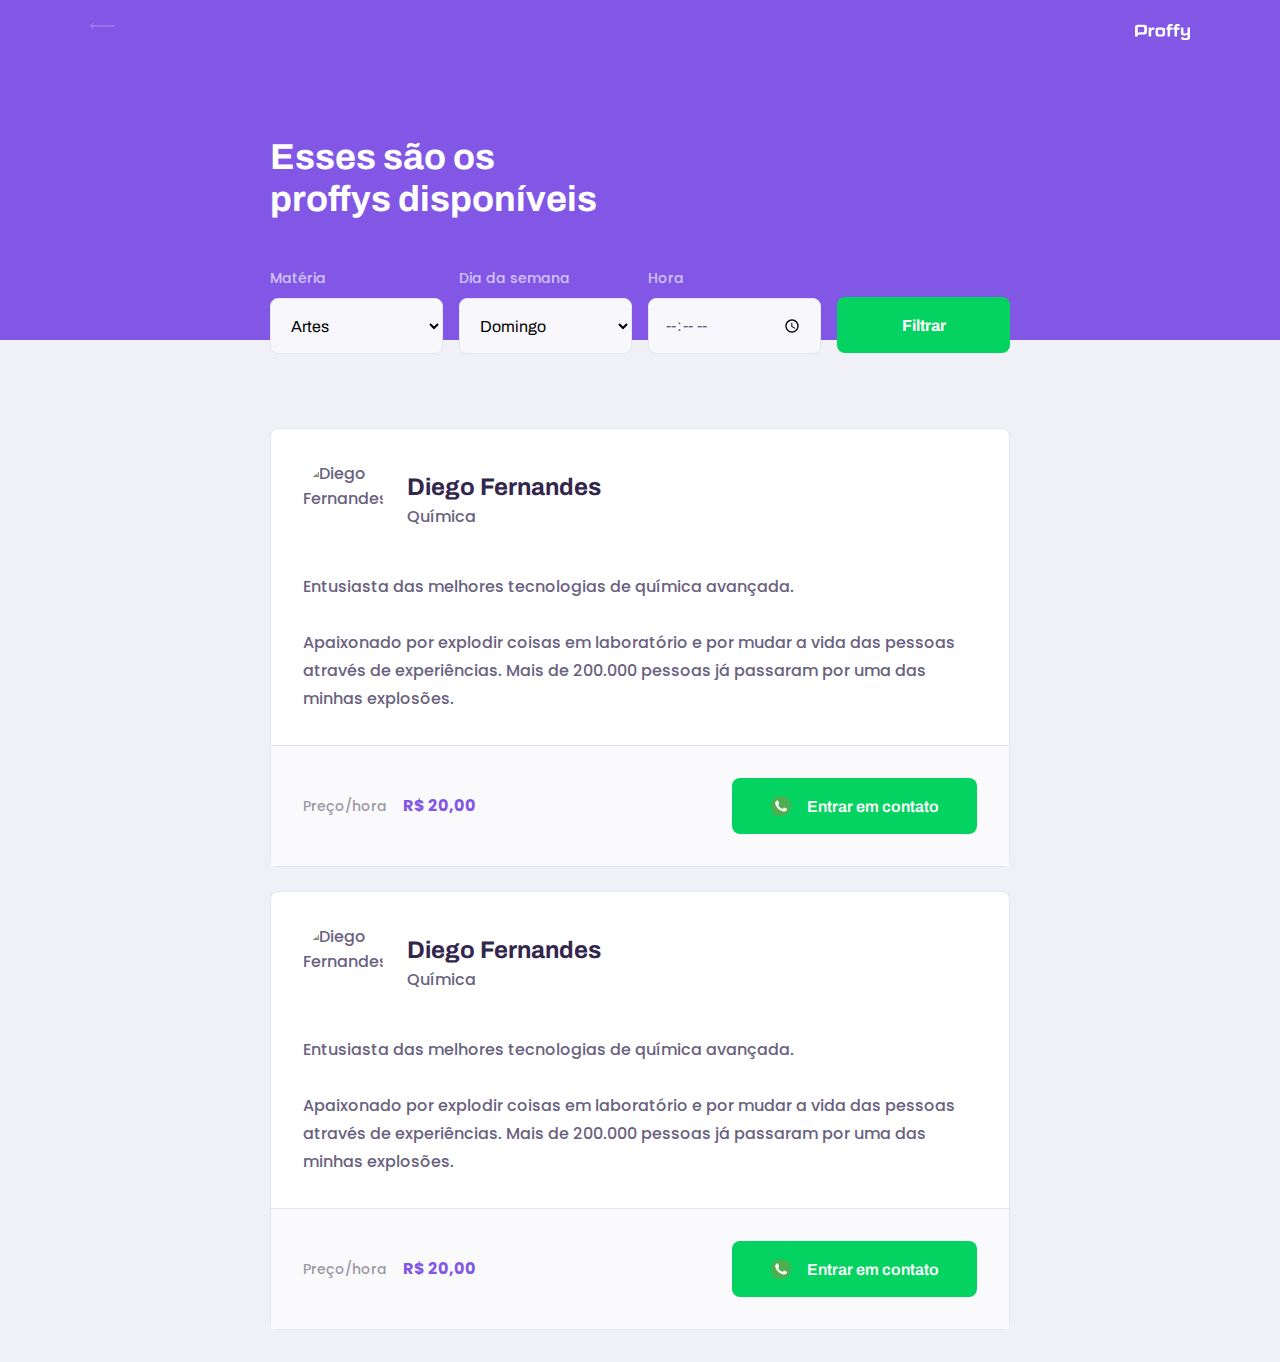
==== study.html @ 88e4870d "aula002" ====
<!DOCTYPE html>
<html lang="pt_br">
<head>
    <meta charset="UTF-8">
    <meta name="viewport" content="width=device-width, initial-scale=1.0">
    <title>Proffy | Sua plataforma de estudo online</title>

   

   <link rel="stylesheet" href="/styles/main.css">
   <link rel="stylesheet" href="/styles/partials/page-study.css">

   
    <link href="https://fonts.googleapis.com/css2?family=Archivo:wght@400;700&amp;family=Poppins:wght@400;600&amp;display=swap" rel="stylesheet">

</head>
<body id="page-study" > 
<div id="container">
    <header class="page-header">
        <div class="top-bar-container">
            <a href="/">
            <img src="/images/icons/back.svg" alt="Voltar"></a>
            <img src="/images/logo.svg" alt="Proffy">
        </div>

        <div class="header-content">
            <strong>Esses são os proffys disponíveis</strong>
            <form id="search-teachers">
                <div class="select-block">
                    <label for="subject">Matéria</label>
                    <select name="subject" id="subject">
                        <option value="" disabled="" hidden="">Selecione uma opção</option>
                        <option value="1">Artes</option>
                        <option value="2">Biologia</option>
                        <option value="3">Ciências</option>
                        <option value="4">Educação física</option>
                        <option value="5">Física</option>
                        <option value="6">Geografia</option>
                        <option value="7">História</option>
                        <option value="8">Matemática</option>
                        <option value="9">Português</option>
                        <option value="10">Química</option>
                    </select>
                </div>
                <div class="select-block">
                    <label for="weekday">Dia da semana</label>
                    <select name="weekday" id="weekday">
                        <option value="" disabled="" hidden="">Selecione uma opção</option>
                        <option value="0">Domingo</option>
                        <option value="1">Segunda-feira</option>
                        <option value="2">Terça-feira</option>
                        <option value="3">Quarta-feira</option>
                        <option value="4">Quinta-feira</option>
                        <option value="5">Sexta-feira</option>
                        <option value="6">Sábado</option>
                    </select>
                </div>
                <div class="input-block">
                    <label for="time">Hora</label>
                    <input name="time" id="time" type="time" >
                </div>
                <button type="submit">Filtrar</button>
            </form>
             
            </form>
        </div>
    </header>

    <main>     
            <article class="teacher-item">
                <header>
                    <img 
                        src="https://avatars2.githubusercontent.com/u/2254731?s=460&amp;u=0ba16a79456c2f250e7579cb388fa18c5c2d7d65&amp;v=4" 
                        alt="Diego Fernandes">
                    <div>
                        <strong>Diego Fernandes</strong>
                        <span>Química</span>
                    </div>
                </header>
            
                <p>Entusiasta das melhores tecnologias de química avançada.<br><br>Apaixonado por explodir coisas em laboratório e por mudar a vida das pessoas através de experiências. Mais de 200.000 pessoas já passaram por uma das minhas explosões.</p>
            
                <footer>
                    <p>Preço/hora<strong>R$ 20,00</strong>
                    </p>
                    <button type="button">
                        <img src="/images/icons/whatsapp.svg" alt="Whatsapp">Entrar em contato
                    </button>
                </footer>         
        </article>

        <article class="teacher-item">
            <header>
                <img 
                    src="https://avatars2.githubusercontent.com/u/2254731?s=460&amp;u=0ba16a79456c2f250e7579cb388fa18c5c2d7d65&amp;v=4" 
                    alt="Diego Fernandes">
                <div>
                    <strong>Diego Fernandes</strong>
                    <span>Química</span>
                </div>
            </header>
        
            <p>Entusiasta das melhores tecnologias de química avançada.<br><br>Apaixonado por explodir coisas em laboratório e por mudar a vida das pessoas através de experiências. Mais de 200.000 pessoas já passaram por uma das minhas explosões.</p>
        
            <footer>
                <p>Preço/hora<strong>R$ 20,00</strong>
                </p>
                <button type="button">
                    <img src="/images/icons/whatsapp.svg" alt="Whatsapp">Entrar em contato
                </button>
            </footer>         
    </article>
    </main>
</div>

 
</body>
</html>
---- styles/main.css ----
:root {
    --color-background: #F0F0F7;
    --color-primary-lighter: #9871F5;
    --color-primary-light: #916BEA;
    --color-primary: #8257E5;
    --color-primary-dark: #774DD6;
    --color-primary-darker: #6842c2;
    --color-secondary: #04D361;
    --color-secondary-dark: #04BF58;
    --color-title-in-primary: #FFFFFF;
    --color-text-in-primary: #D4C2FF;
    --color-text-title: #32264D;
    --color-text-complement: #9C98A6;
    --color-text-base: #6A6180;
    --color-line-in-white: #E6E6F0;
    --color-input-background: #F8F8FC;
    --color-button-text: #FFFFFF;
    --color-box-base: #FFFFFF;
    --color-box-footer: #FAFAFC;
    --color-small-info: #C1BCCC;
    font-size: 60%; /* controle das medidas rem */
}

* {
    margin:0;
    padding:0;
    box-sizing:border-box;
}
html, 
body{
    height:100vh;
}


 body{    
    background:var(--color-background);
     display:flex;
     align-items:center;
     justify-content:center;       
 }


 body,
 input,
 button,
 textarea{
     font:500 1.6rem Poppins;
     color:var(--color-text-base);
 }

 
 #container{
     width:90vw;
     max-width:700px;
 }

 @media(min-width:700px){
     :root{
        font-size:62.5%;
     } 
    }
---- styles/partials/page-study.css ----
#page-study #container{
    width: 100vw;
    height: 100vh;
}

.page-header{
    background-color: var(--color-primary);

    display: flex;
    flex-direction: column;
}

.page-header .top-bar-container{
    width: 90%;

    margin: 0 auto;

    display: flex;
    align-items:center;
    justify-content: space-between;

    padding: 1.6rem 0;
}
.page-header .top-bar-container a {
    height: 3.2rem;
    transition: opacity 0.2s;
}

.page-header .top-bar-container a:hover{
    opacity: 0.6;
}

.page-header .top-bar-container img {
    height: 1.6rem;
}

.page-header .header-content{
    width: 90%;
    margin: 3.2rem auto ;
    position: relative;
}

.page-header .header-content strong{
    font: 700 3.6rem Archivo;
    line-height: 4.2rem;
    color: var(--color-title-in-primary);

}

#search-teachers{
    margin-top: 3.2rem;
}

#search-teachers label{
    color:var(--color-text-in-primary);
}

#search-teachers .select-block{
    margin-bottom: 1.4rem;
}

#search-teachers button{
    width: 100%;
    height: 5.6rem;
    background: var(--color-secondary);
    color:var(--color-button-text);
    border:0;
    border-radius: .8rem;
    cursor:pointer;
    font: 700 1.6rem Archivo;
    display:flex;
    align-items:center;
    justify-content: center;
    transition: background 02.s;
    margin-top: 3.2rem;

}*/

#search-teachers button:hover{
    background-color: var(--color-secondary-dark);

}

.select-block label,
.input-block label{
    font-size: 1.4rem;
    color: var(--color-text-complement);
}

.input-block input,
.select-block select{
    width: 100%;
    height: 5.6rem;
    margin-top: 0.8rem;
    border-radius: 0.8rem;
    background: var(--color-input-background);
    border:1px solid var(--color-line-in-white);
    outline: 0;
    padding: 0 1.6rem;
    font:  1.6rem Archivo;
}

.input-block{
    position:relative;
}



.input-block:focus-within::after{
    content: "";

    width: calc(100% - 3.2rem);
    height: 2px;
   
    background: var(--color-primary-light);
    position:absolute;
    left:1.6rem;
    right: 1.6rem;
    bottom: 0px;
}


#page-study main{
    margin: 3.2rem auto;
    width: 90%;
}



.teacher-item{
    background-color: var(--color-box-base);
    border:1px solid var(--color-line-in-white);
    border-radius: 0.8rem;
    margin-top: 2.4rem;
}

.teacher-item header{
    padding: 3.2rem 2rem;
    display: flex;
    align-items: center;
}
.teacher-item header img{
    width: 8rem;
    height: 8rem;
    border-radius: 50%;
}
.teacher-item header div {
    margin-left: 2.4rem;
}

.teacher-item header div strong{
    font: 700 2.4rem Archivo;
    display: block;
    color: var(--color-text-title);
}
.teacher-item header div span{
    font-size: 1.6rem;
    display:block;
    margin-top: .4rem;
}

.teacher-item >  p {
    padding: 0 2rem;
    font-size: 1.6rem;
    line-height: 2.8rem;
}


.teacher-item footer{
    padding: 3.2rem 2rem;
    background-color: var(--color-box-footer);
    border-top: 1px solid var(--color-line-in-white);
    margin-top: 3.2rem;

    display: flex;
    align-items: center;
    justify-content: space-between;
}

.teacher-item footer p{
    font-size: 1.4rem;
    line-height: 2.4rem;
    color: var(--color-text-complement);

}

.teacher-item footer p strong {
    font-size: 1.6rem;
    color: var(--color-primary);
    display: block;
}


.teacher-item footer button{
    width: 20rem;
    height: 5.6rem;
    background: var(--color-secondary);
    color: var(--color-button-text);
    border: 0;
    border-radius: .8rem;
    cursor: pointer;
    font: 700 1.4rem Archivo;

    display: flex;
    align-items: center;
    justify-content: space-evenly;

    text-decoration: none;

    transition: background 0.2s;
    margin-left: 1.6rem;
}

.teacher-item footer button:hover{
    background: var(--color-secondary-dark);
}

@media (min-width:700px){
    #page-study #container{
        max-width: 100vw;
    }

    .page-header{
        height: 340px;
    }

    .page-header .top-bar-container{
        max-width: 1100px;
    }

    .page-header .header-content{
        max-width: 740px;

        margin: 0 auto ;

        flex:1 1;
        padding-bottom: 48px;
        display: flex;
        flex-direction: column;
        justify-content: center;
    }

    .page-header .header-content strong{
        max-width: 350px;
    }


    .teacher-item header,
    .teacher-item footer{
        padding: 32px;
    }

    #search-teachers {
        display: grid;
        grid-template-columns: repeat(4, 1fr);
        gap: 16px;
        position: absolute;
        bottom: -28px;
    }

    #page-study main{
        padding:32px 0;
        max-width: 740px;
    }
    .teacher-item > p{
        padding: 0 32px;
    }
    .teacher-item footer p strong{
        display: initial;
        margin-left: 16px;
    }
    .teacher-item footer button {
        width: 245px;
        font-size: 16px;
        justify-content: center;
        font-weight: 600;
    }
    .teacher-item footer button img {
        margin-right: 16px;
    }

}
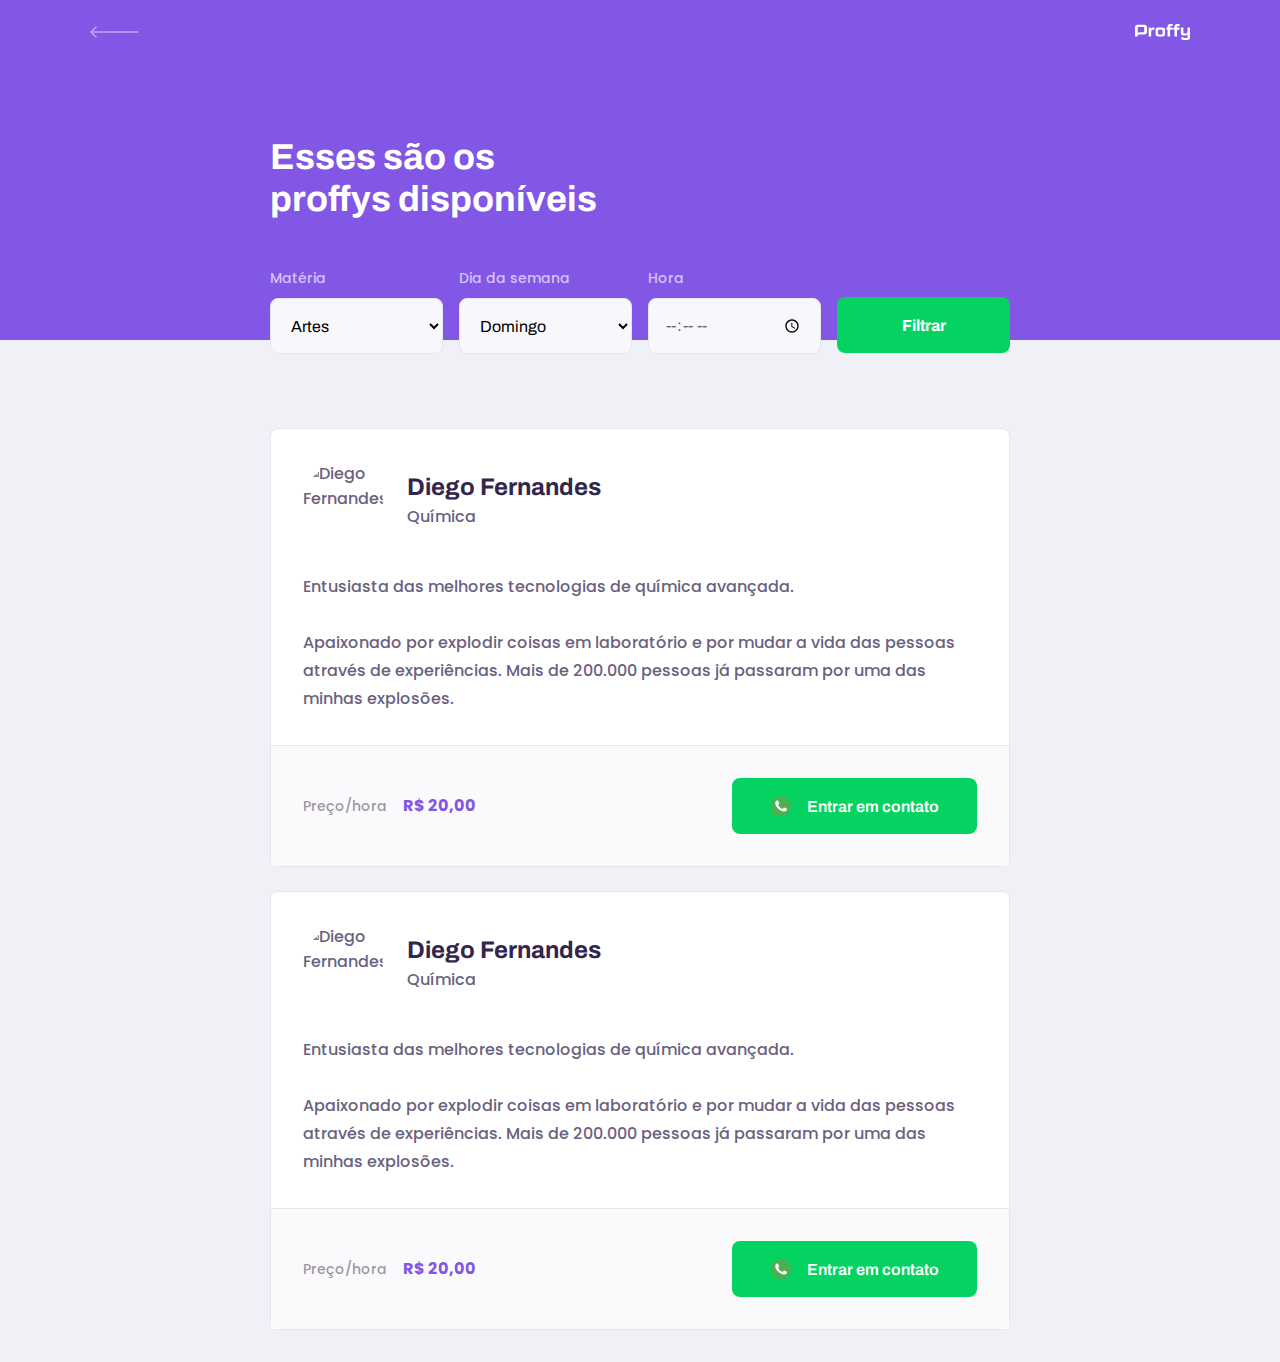
==== commit 35eb889c: "aula003" ====
--- a/study.html
+++ b/study.html
@@ -8,6 +8,8 @@
    
 
    <link rel="stylesheet" href="/styles/main.css">
+   <link rel="stylesheet" href="/styles/partials/header.css">
+   <link rel="stylesheet" href="/styles/partials/forms.css">
    <link rel="stylesheet" href="/styles/partials/page-study.css">
 
    
--- a/styles/partials/header.css
+++ b/styles/partials/header.css
@@ -0,0 +1,84 @@
+
+.page-header{
+    background-color: var(--color-primary);
+
+    display: flex;
+    flex-direction: column;
+}
+
+.page-header .top-bar-container{
+    width: 90%;
+
+    margin: 0 auto;
+
+    display: flex;
+    align-items:center;
+    justify-content: space-between;
+
+    padding: 1.6rem 0;
+}
+.page-header .top-bar-container a {
+    height: 3.2rem;
+    transition: opacity 0.2s;
+}
+
+.page-header .top-bar-container a:hover{
+    opacity: 0.6;
+}
+
+.page-header .top-bar-container > img {
+    height: 1.6rem;
+}
+
+.page-header .header-content{
+    width: 90%;
+    margin: 3.2rem auto ;
+    position: relative;
+}
+
+.page-header .header-content p{
+    max-width: 30rem;
+    font-size: 1.6rem;
+    line-height: 2.6rem;
+    color: var(--color-text-in-primary);
+
+    margin-top: 2.4rem;
+}
+
+
+.page-header .header-content strong{
+    font: 700 3.6rem Archivo;
+    line-height: 4.2rem;
+    color: var(--color-title-in-primary);
+
+}
+
+
+
+@media (min-width:700px){   
+    .page-header{
+        height: 340px;
+    }
+
+    .page-header .top-bar-container{
+        max-width: 1100px;
+    }
+
+    .page-header .header-content{
+        max-width: 740px;
+
+        margin: 0 auto ;
+
+        flex: 1 1;
+        padding-bottom: 48px;
+        display: flex;
+        flex-direction: column;
+        justify-content: center;
+    }
+
+    .page-header .header-content strong{
+        max-width: 350px;
+    }
+
+
+}--- a/styles/partials/forms.css
+++ b/styles/partials/forms.css
@@ -0,0 +1,49 @@
+
+.select-block label,
+.input-block label,
+.textarea-block label{
+    font-size: 1.4rem;
+    color: var(--color-text-complement);
+}
+
+.input-block input,
+.select-block select,
+.textarea-block textarea{
+    width: 100%;
+    height: 5.6rem;
+    margin-top: 0.8rem;
+    border-radius: 0.8rem;
+    background: var(--color-input-background);
+    border:1px solid var(--color-line-in-white);
+    outline: 0;
+    padding: 0 1.6rem;
+    font:  1.6rem Archivo;
+}
+
+.textarea-block textarea{
+    padding: 1.2rem 1.6rem;
+    height: 16rem;
+
+    resize: vertical;
+}
+
+.input-block{
+    position:relative;
+}
+
+
+
+.input-block:focus-within::after,
+.textarea-block:focus-within::after{
+    content: "";
+
+    width: calc(100% - 3.2rem);
+    height: 2px;
+   
+    background: var(--color-primary-light);
+    position:absolute;
+    left:1.6rem;
+    right: 1.6rem;
+    bottom: 0px;
+}
+
--- a/styles/partials/page-study.css
+++ b/styles/partials/page-study.css
@@ -1,50 +1,6 @@
 #page-study #container{
     width: 100vw;
     height: 100vh;
-}
-
-.page-header{
-    background-color: var(--color-primary);
-
-    display: flex;
-    flex-direction: column;
-}
-
-.page-header .top-bar-container{
-    width: 90%;
-
-    margin: 0 auto;
-
-    display: flex;
-    align-items:center;
-    justify-content: space-between;
-
-    padding: 1.6rem 0;
-}
-.page-header .top-bar-container a {
-    height: 3.2rem;
-    transition: opacity 0.2s;
-}
-
-.page-header .top-bar-container a:hover{
-    opacity: 0.6;
-}
-
-.page-header .top-bar-container img {
-    height: 1.6rem;
-}
-
-.page-header .header-content{
-    width: 90%;
-    margin: 3.2rem auto ;
-    position: relative;
-}
-
-.page-header .header-content strong{
-    font: 700 3.6rem Archivo;
-    line-height: 4.2rem;
-    color: var(--color-title-in-primary);
-
 }
 
 #search-teachers{
@@ -80,45 +36,6 @@
     background-color: var(--color-secondary-dark);
 
 }
-
-.select-block label,
-.input-block label{
-    font-size: 1.4rem;
-    color: var(--color-text-complement);
-}
-
-.input-block input,
-.select-block select{
-    width: 100%;
-    height: 5.6rem;
-    margin-top: 0.8rem;
-    border-radius: 0.8rem;
-    background: var(--color-input-background);
-    border:1px solid var(--color-line-in-white);
-    outline: 0;
-    padding: 0 1.6rem;
-    font:  1.6rem Archivo;
-}
-
-.input-block{
-    position:relative;
-}
-
-
-
-.input-block:focus-within::after{
-    content: "";
-
-    width: calc(100% - 3.2rem);
-    height: 2px;
-   
-    background: var(--color-primary-light);
-    position:absolute;
-    left:1.6rem;
-    right: 1.6rem;
-    bottom: 0px;
-}
-
 
 #page-study main{
     margin: 3.2rem auto;
@@ -279,4 +196,4 @@
         margin-right: 16px;
     }
 
-}
+}